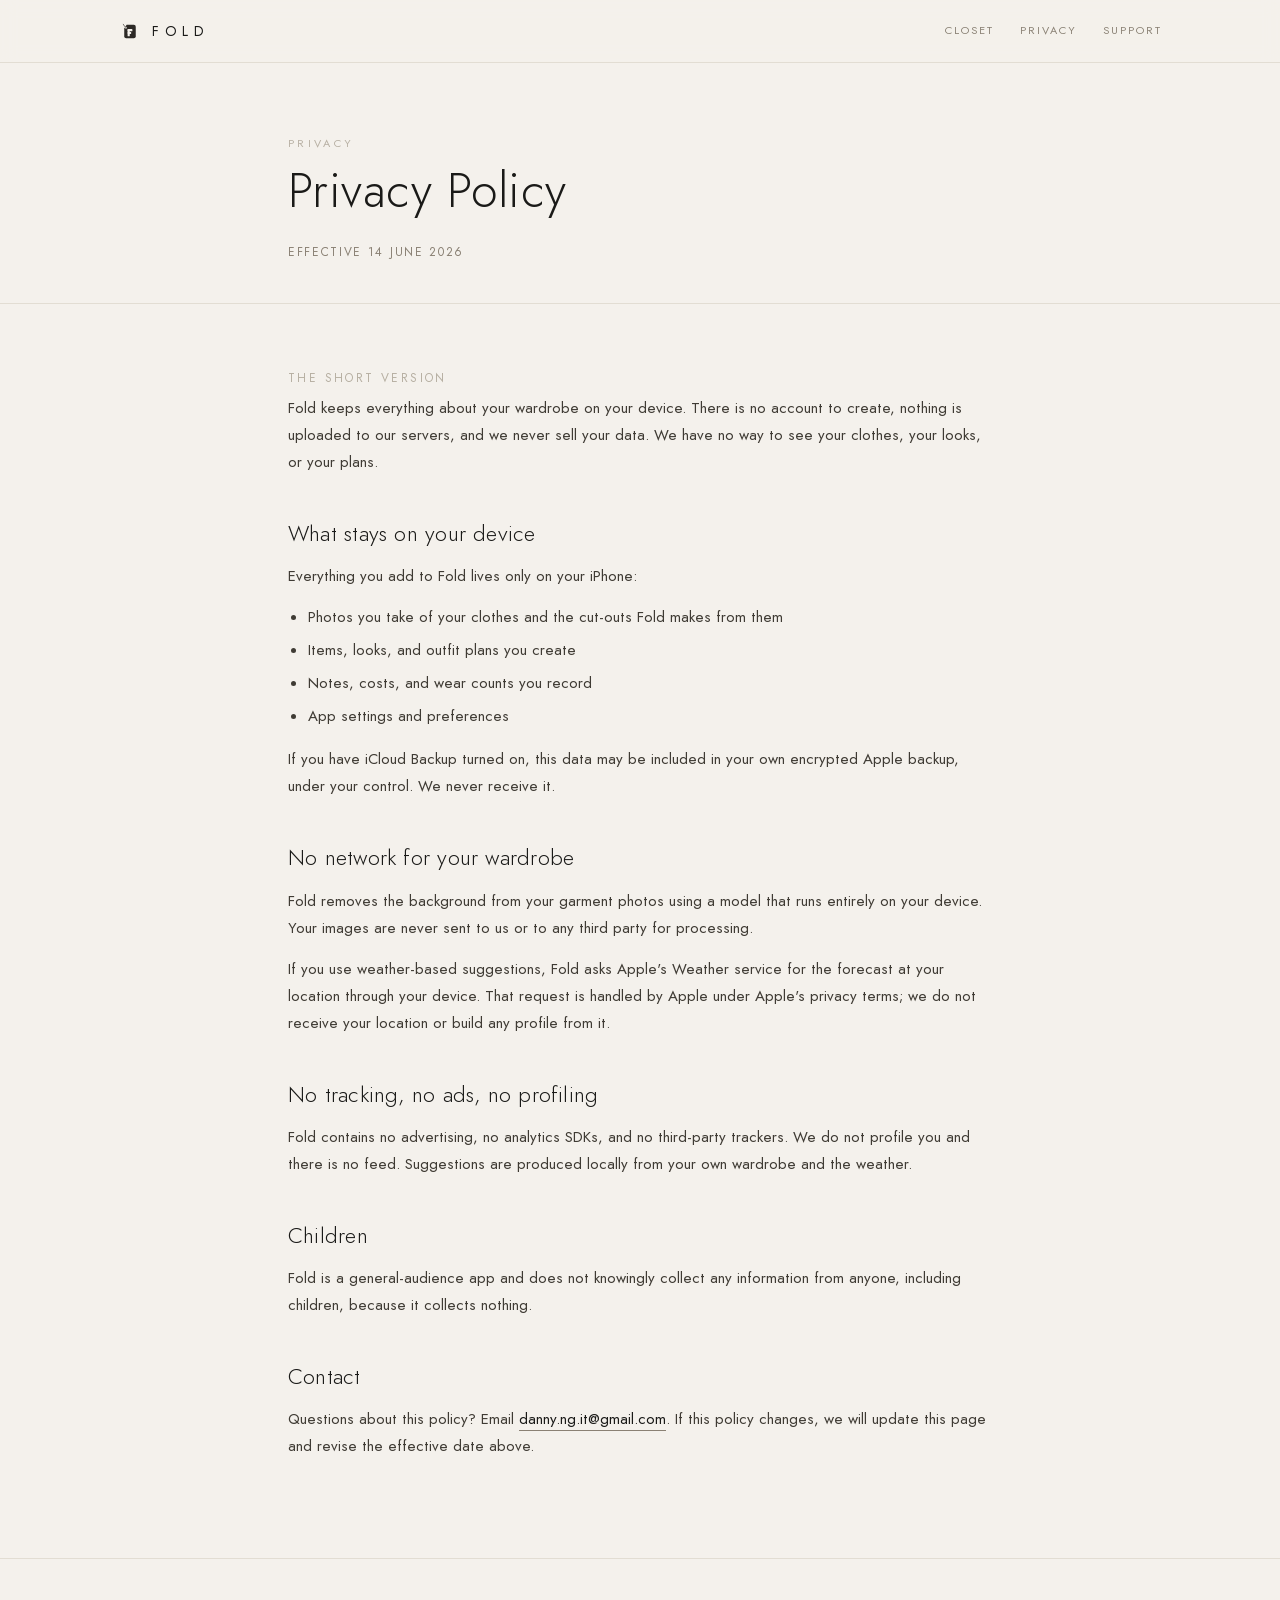
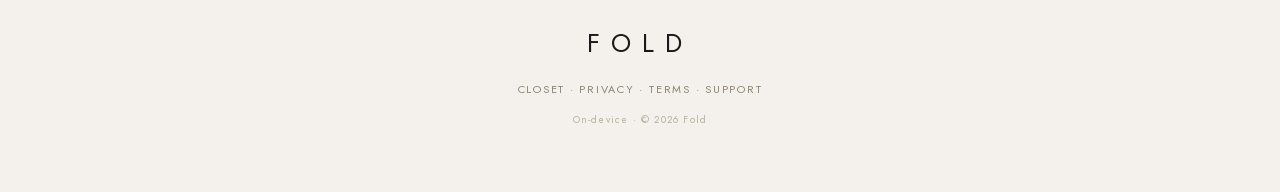
==== privacy.html @ a5465614 "feat: privacy page" ====
<!DOCTYPE html>
<html lang="en">
<head>
  <meta charset="utf-8">
  <meta name="viewport" content="width=device-width, initial-scale=1">
  <title>Privacy — Fold</title>
  <meta name="description" content="Fold keeps your wardrobe on your device. No account, no tracking, nothing sold.">
  <link rel="icon" type="image/svg+xml" href="assets/img/logo/favicon.svg">
  <link rel="stylesheet" href="assets/css/site.css">
</head>
<body>

<header class="site-head">
  <div class="wrap">
    <a class="brand" href="index.html"><img src="assets/img/logo/fold-mark.svg" alt=""><span class="word">FOLD</span></a>
    <nav class="nav"><a href="index.html#closet">Closet</a><a href="privacy.html">Privacy</a><a href="support.html">Support</a></nav>
  </div>
</header>

<div class="page-head">
  <div class="wrap">
    <div class="roman">Privacy</div>
    <h1>Privacy Policy</h1>
    <div class="eff">Effective 14 June 2026</div>
  </div>
</div>

<main class="article">
  <div class="wrap">
    <p class="tl">The short version</p>
    <p>Fold keeps everything about your wardrobe on your device. There is no account to create, nothing is uploaded to our servers, and we never sell your data. We have no way to see your clothes, your looks, or your plans.</p>

    <h2>What stays on your device</h2>
    <p>Everything you add to Fold lives only on your iPhone:</p>
    <ul>
      <li>Photos you take of your clothes and the cut-outs Fold makes from them</li>
      <li>Items, looks, and outfit plans you create</li>
      <li>Notes, costs, and wear counts you record</li>
      <li>App settings and preferences</li>
    </ul>
    <p>If you have iCloud Backup turned on, this data may be included in your own encrypted Apple backup, under your control. We never receive it.</p>

    <h2>No network for your wardrobe</h2>
    <p>Fold removes the background from your garment photos using a model that runs entirely on your device. Your images are never sent to us or to any third party for processing.</p>
    <p>If you use weather-based suggestions, Fold asks Apple's Weather service for the forecast at your location through your device. That request is handled by Apple under Apple's privacy terms; we do not receive your location or build any profile from it.</p>

    <h2>No tracking, no ads, no profiling</h2>
    <p>Fold contains no advertising, no analytics SDKs, and no third-party trackers. We do not profile you and there is no feed. Suggestions are produced locally from your own wardrobe and the weather.</p>

    <h2>Children</h2>
    <p>Fold is a general-audience app and does not knowingly collect any information from anyone, including children, because it collects nothing.</p>

    <h2>Contact</h2>
    <p>Questions about this policy? Email <a href="mailto:danny.ng.it@gmail.com">danny.ng.it@gmail.com</a>. If this policy changes, we will update this page and revise the effective date above.</p>
  </div>
</main>

<footer class="site-foot">
  <div class="wrap">
    <div class="word">FOLD</div>
    <div class="fnav"><a href="index.html#closet">Closet</a> · <a href="privacy.html">Privacy</a> · <a href="terms.html">Terms</a> · <a href="support.html">Support</a></div>
    <div class="cop">On-device · © 2026 Fold</div>
  </div>
</footer>

<script src="assets/js/site.js"></script>
</body>
</html>
---- assets/css/site.css ----
/* ===== Fonts ===== */
@font-face { font-family:"Jost"; src:url("../fonts/Jost-Light.ttf") format("truetype");   font-weight:300; font-display:swap; }
@font-face { font-family:"Jost"; src:url("../fonts/Jost-Regular.ttf") format("truetype"); font-weight:400; font-display:swap; }
@font-face { font-family:"Jost"; src:url("../fonts/Jost-Medium.ttf") format("truetype");  font-weight:500; font-display:swap; }

/* ===== Tokens ===== */
:root{
  --bg:#F4F1EC; --card:#FBFAF7; --ink:#1A1A18; --muted:#8A8174; --faint:#B6AFA2; --hair:#E2DDD3; --tag:#2C2925;
  --r-sm:7px; --r-md:14px; --maxw:1100px;
  --ease:cubic-bezier(.2,.65,.2,1);
}
*{ box-sizing:border-box; }
html{ scroll-behavior:smooth; }
body{
  margin:0; background:var(--bg); color:var(--ink);
  font-family:"Jost",-apple-system,system-ui,sans-serif; font-weight:400;
  -webkit-font-smoothing:antialiased; line-height:1.6;
}
img{ max-width:100%; display:block; }
a{ color:inherit; text-decoration:none; }

.wrap{ max-width:var(--maxw); margin:0 auto; padding:0 28px; }
.eyebrow{ font-size:11px; letter-spacing:.28em; text-transform:uppercase; color:var(--muted); }
.roman{ font-size:11px; letter-spacing:.3em; text-transform:uppercase; color:var(--faint); }
h1,h2,h3{ font-weight:300; letter-spacing:.01em; margin:0; }
h2.title{ font-size:clamp(26px,4vw,40px); line-height:1.1; margin:12px 0 16px; }
p.lead{ font-size:clamp(16px,2.2vw,20px); font-weight:300; line-height:1.6; color:#33302b; }
p.body{ font-size:15px; line-height:1.75; color:#4a463f; max-width:46ch; }
.note{ font-size:13px; color:var(--muted); }
.section{ padding:clamp(48px,8vw,84px) 0; border-top:1px solid var(--hair); }

/* ===== Header ===== */
.site-head{
  position:sticky; top:0; z-index:20; background:rgba(244,241,236,.86);
  backdrop-filter:saturate(120%) blur(8px); border-bottom:1px solid var(--hair);
}
.site-head .wrap{ display:flex; align-items:center; justify-content:space-between; height:62px; }
.brand{ display:flex; align-items:center; gap:10px; }
.brand img{ width:24px; height:24px; }
.brand .word{ font-size:14px; letter-spacing:.4em; }
.nav{ display:flex; gap:26px; font-size:11px; letter-spacing:.18em; text-transform:uppercase; color:var(--muted); }
.nav a:hover{ color:var(--ink); }

/* ===== Footer ===== */
.site-foot{ text-align:center; padding:64px 0; border-top:1px solid var(--hair); }
.site-foot .word{ font-size:26px; letter-spacing:.42em; margin-bottom:16px; }
.site-foot .fnav{ font-size:11px; letter-spacing:.16em; text-transform:uppercase; color:var(--muted); }
.site-foot .fnav a:hover{ color:var(--ink); }
.site-foot .cop{ font-size:10px; letter-spacing:.12em; color:var(--faint); margin-top:14px; }

/* ===== Reveal animation ===== */
.rv{ opacity:0; transform:translateY(22px); transition:opacity 1.1s var(--ease), transform 1.1s var(--ease); }
.rv.in{ opacity:1; transform:none; }
.rv.d1{ transition-delay:.08s } .rv.d2{ transition-delay:.16s } .rv.d3{ transition-delay:.24s }
.rv.d4{ transition-delay:.32s } .rv.d5{ transition-delay:.40s } .rv.d6{ transition-delay:.48s }

@media (prefers-reduced-motion: reduce){
  html{ scroll-behavior:auto; }
  .rv{ opacity:1 !important; transform:none !important; transition:none !important; }
  *{ animation:none !important; }
}

/* ===== Responsive base ===== */
@media (max-width:720px){
  .wrap{ padding:0 20px; }
  .nav{ gap:16px; }
}

/* ===== Hero (Cover B — composed collage) ===== */
.hero{ border-bottom:1px solid var(--hair); }
.hero .grid{ display:grid; grid-template-columns:0.95fr 1.15fr; min-height:min(82vh,720px); }
.hero .left{ padding:clamp(28px,4vw,52px); display:flex; flex-direction:column; border-right:1px solid var(--hair); }
.hero .ey{ display:flex; align-items:center; gap:9px; font-size:11px; letter-spacing:.34em; text-transform:uppercase; color:var(--muted); }
.hero .ey img{ width:18px; height:18px; }
.hero .mast{ font-size:clamp(56px,10vw,118px); font-weight:300; line-height:1; margin:18px 0 6px;
  letter-spacing:.5em; opacity:0; transition:opacity 1.6s ease, letter-spacing 1.8s var(--ease); }
.hero .mast.in{ opacity:1; letter-spacing:.1em; }
.hero .issue{ font-size:11px; letter-spacing:.3em; text-transform:uppercase; color:var(--muted); margin-bottom:26px; }
.hero .contents .item{ padding:14px 0; border-top:1px solid var(--hair); }
.hero .contents .n{ font-size:10px; letter-spacing:.2em; color:var(--faint); }
.hero .contents .h{ font-size:16px; color:var(--ink); margin:3px 0 2px; }
.hero .contents .d{ font-size:12px; color:#5b554c; }
.hero .strip{ margin-top:auto; padding-top:22px; display:flex; gap:10px; }
.hero .strip .cut{ flex:1; aspect-ratio:3/4; background:var(--card); border:1px solid var(--hair); border-radius:var(--r-sm);
  display:flex; align-items:center; justify-content:center; overflow:hidden; }
.hero .strip .cut img{ width:78%; height:78%; object-fit:contain; }
.hero .right{ position:relative; overflow:hidden; background:linear-gradient(150deg,#e7e0d2,#cfc6b6); }
.hero .right img{ position:absolute; inset:-4%; width:108%; height:108%; object-fit:cover; }
.hero .right .ovl{ position:absolute; left:24px; right:24px; bottom:22px; display:flex; align-items:flex-end; justify-content:space-between; }
.hero .right .headline{ font-size:clamp(28px,4.4vw,46px); font-weight:300; line-height:1.05; color:#fff; text-shadow:0 1px 30px rgba(0,0,0,.32); }
.hero .right .mark{ display:flex; flex-direction:column; align-items:flex-end; gap:6px; color:rgba(255,255,255,.9); font-size:10px; letter-spacing:.2em; text-transform:uppercase; }
.hero .right .barcode{ width:56px; height:26px; background:repeating-linear-gradient(90deg,#fff 0 1.5px, transparent 1.5px 3.5px); opacity:.85; }

@media (max-width:820px){
  .hero .grid{ grid-template-columns:1fr; }
  .hero .left{ border-right:none; border-top:1px solid var(--hair); order:2; }
  .hero .right{ order:1; min-height:60vh; }
}

/* ===== Standfirst ===== */
.standfirst{ text-align:center; }
.standfirst .wrap{ max-width:760px; }
.standfirst p{ font-size:clamp(18px,2.6vw,23px); font-weight:300; line-height:1.6; color:#33302b; margin:0; }

/* ===== Closet grid ===== */
.closet-grid{ display:grid; grid-template-columns:repeat(4,1fr); gap:18px; margin-top:30px; }
.closet-grid .it{ text-align:center; }
.closet-grid .tile{ aspect-ratio:3/4; background:var(--card); border:1px solid var(--hair); border-radius:var(--r-md);
  display:flex; align-items:center; justify-content:center; overflow:hidden;
  transition:transform .7s var(--ease), box-shadow .7s var(--ease); }
.closet-grid .tile img{ width:74%; height:74%; object-fit:contain; }
.closet-grid .it:hover .tile{ transform:translateY(-6px); box-shadow:0 16px 34px -18px rgba(26,26,24,.4); }
.closet-grid .cap{ font-size:11px; letter-spacing:.13em; text-transform:uppercase; color:var(--muted); margin-top:10px; }
@media (max-width:720px){ .closet-grid{ grid-template-columns:repeat(2,1fr); } }

/* ===== Mix ===== */
.mix-grid{ display:grid; grid-template-columns:1fr 1fr; gap:42px; align-items:center; margin-top:24px; }
.mix-grid .look{ aspect-ratio:4/5; background:var(--card); border:1px solid var(--hair); border-radius:var(--r-md);
  display:flex; align-items:center; justify-content:center; overflow:hidden; }
.mix-grid .look img{ width:84%; height:84%; object-fit:contain; }
.mix-grid .pull{ font-size:clamp(19px,2.6vw,24px); font-weight:300; line-height:1.45; margin:0 0 16px; }
.chips{ margin-top:16px; }
.chip{ display:inline-block; font-size:11px; letter-spacing:.12em; text-transform:uppercase; color:var(--muted);
  border:1px solid var(--hair); border-radius:20px; padding:6px 14px; margin:0 6px 8px 0; background:var(--card); }
@media (max-width:720px){ .mix-grid{ grid-template-columns:1fr; gap:24px; } }

/* ===== Lookbook (horizontal scroll) ===== */
.lookbook{ display:flex; gap:20px; margin-top:30px; overflow-x:auto; padding-bottom:14px; scroll-snap-type:x mandatory; }
.lookbook::-webkit-scrollbar{ height:6px; } .lookbook::-webkit-scrollbar-thumb{ background:var(--hair); border-radius:5px; }
.lookbook .lk{ flex:0 0 240px; scroll-snap-align:start; }
.lookbook .lk .frame{ aspect-ratio:3/4; background:var(--card); border:1px solid var(--hair); border-radius:var(--r-md);
  display:flex; align-items:center; justify-content:center; overflow:hidden; }
.lookbook .lk .frame img{ width:84%; height:84%; object-fit:contain; transition:transform .8s var(--ease); }
.lookbook .lk:hover .frame img{ transform:scale(1.04); }
.lookbook .lk .meta{ display:flex; justify-content:space-between; margin-top:11px; font-size:11px; letter-spacing:.13em; text-transform:uppercase; }
.lookbook .lk .meta .no{ color:var(--faint); }
.lookbook .lk .wx{ font-size:11px; color:var(--muted); margin-top:4px; }

/* ===== Calendar ===== */
.cal{ margin-top:26px; background:var(--card); border:1px solid var(--hair); border-radius:var(--r-md); padding:24px; }
.cal .wk{ display:grid; grid-template-columns:repeat(7,1fr); gap:10px; }
.cal .d{ aspect-ratio:.72; border:1px solid var(--hair); border-radius:var(--r-sm); padding:8px;
  font-size:10px; letter-spacing:.1em; text-transform:uppercase; color:var(--faint); position:relative; }
.cal .d.has{ border-color:var(--muted); }
.cal .d.has .thumb{ position:absolute; left:7px; right:7px; top:24px; bottom:7px; border-radius:5px; overflow:hidden;
  background:linear-gradient(160deg,#ece6db,#ddd5c7); display:flex; align-items:center; justify-content:center; }
.cal .d.has .thumb img{ width:80%; height:80%; object-fit:contain; }
.cal .d.today{ box-shadow:inset 0 0 0 1.5px var(--ink); }
@media (max-width:720px){ .cal .wk{ grid-template-columns:repeat(7,1fr); gap:5px; } .cal .d{ padding:5px; font-size:8px; } }

/* ===== Quiet part (dark) ===== */
.quiet{ background:var(--ink); color:var(--bg); text-align:center; border-top:none; }
.quiet h2.title{ color:var(--bg); }
.quiet .eyebrow{ color:#b8b1a4; }
.quiet .vals{ display:grid; grid-template-columns:repeat(4,1fr); gap:1px; margin-top:34px;
  background:rgba(244,241,236,.14); border:1px solid rgba(244,241,236,.14); border-radius:var(--r-md); overflow:hidden; }
.quiet .v{ background:var(--ink); padding:28px 20px; transition:background .5s; }
.quiet .v:hover{ background:#221f1c; }
.quiet .v .vt{ font-size:14px; letter-spacing:.08em; margin-bottom:6px; }
.quiet .v .vd{ font-size:12px; color:#b8b1a4; line-height:1.5; }
@media (max-width:720px){ .quiet .vals{ grid-template-columns:repeat(2,1fr); } }

/* ===== Feature index ===== */
.feat-index{ display:grid; grid-template-columns:repeat(2,1fr); gap:0 48px; margin-top:26px; }
.feat-index .f{ display:flex; gap:14px; padding:18px 0; border-bottom:1px solid var(--hair); }
.feat-index .f .no{ font-size:11px; letter-spacing:.1em; color:var(--faint); min-width:22px; padding-top:3px; }
.feat-index .f b{ font-weight:400; font-size:15px; display:block; margin-bottom:3px; }
.feat-index .f span{ font-size:12px; color:var(--muted); line-height:1.5; }
@media (max-width:720px){ .feat-index{ grid-template-columns:1fr; gap:0; } }

/* ===== Subpage / article ===== */
.page-head{ border-bottom:1px solid var(--hair); padding:clamp(40px,7vw,72px) 0 clamp(28px,4vw,40px); }
.page-head .wrap{ max-width:760px; }
.page-head h1{ font-size:clamp(30px,5vw,48px); }
.page-head .eff{ font-size:12px; letter-spacing:.14em; text-transform:uppercase; color:var(--muted); margin-top:14px; }
.article{ padding:clamp(36px,6vw,64px) 0 clamp(48px,8vw,84px); }
.article .wrap{ max-width:760px; }
.article h2{ font-size:22px; margin:40px 0 12px; }
.article h2:first-child{ margin-top:0; }
.article p{ font-size:15px; line-height:1.8; color:#3f3b34; margin:0 0 14px; }
.article ul{ margin:0 0 16px; padding-left:20px; }
.article li{ font-size:15px; line-height:1.8; color:#3f3b34; margin-bottom:6px; }
.article a{ color:var(--ink); border-bottom:1px solid var(--muted); }
.article .tl{ font-size:12px; letter-spacing:.2em; text-transform:uppercase; color:var(--faint); margin:0 0 6px; }
.faq .q{ border-top:1px solid var(--hair); padding:22px 0; }
.faq .q h3{ font-size:17px; margin-bottom:8px; }
.faq .q p{ margin:0; color:#4a463f; }
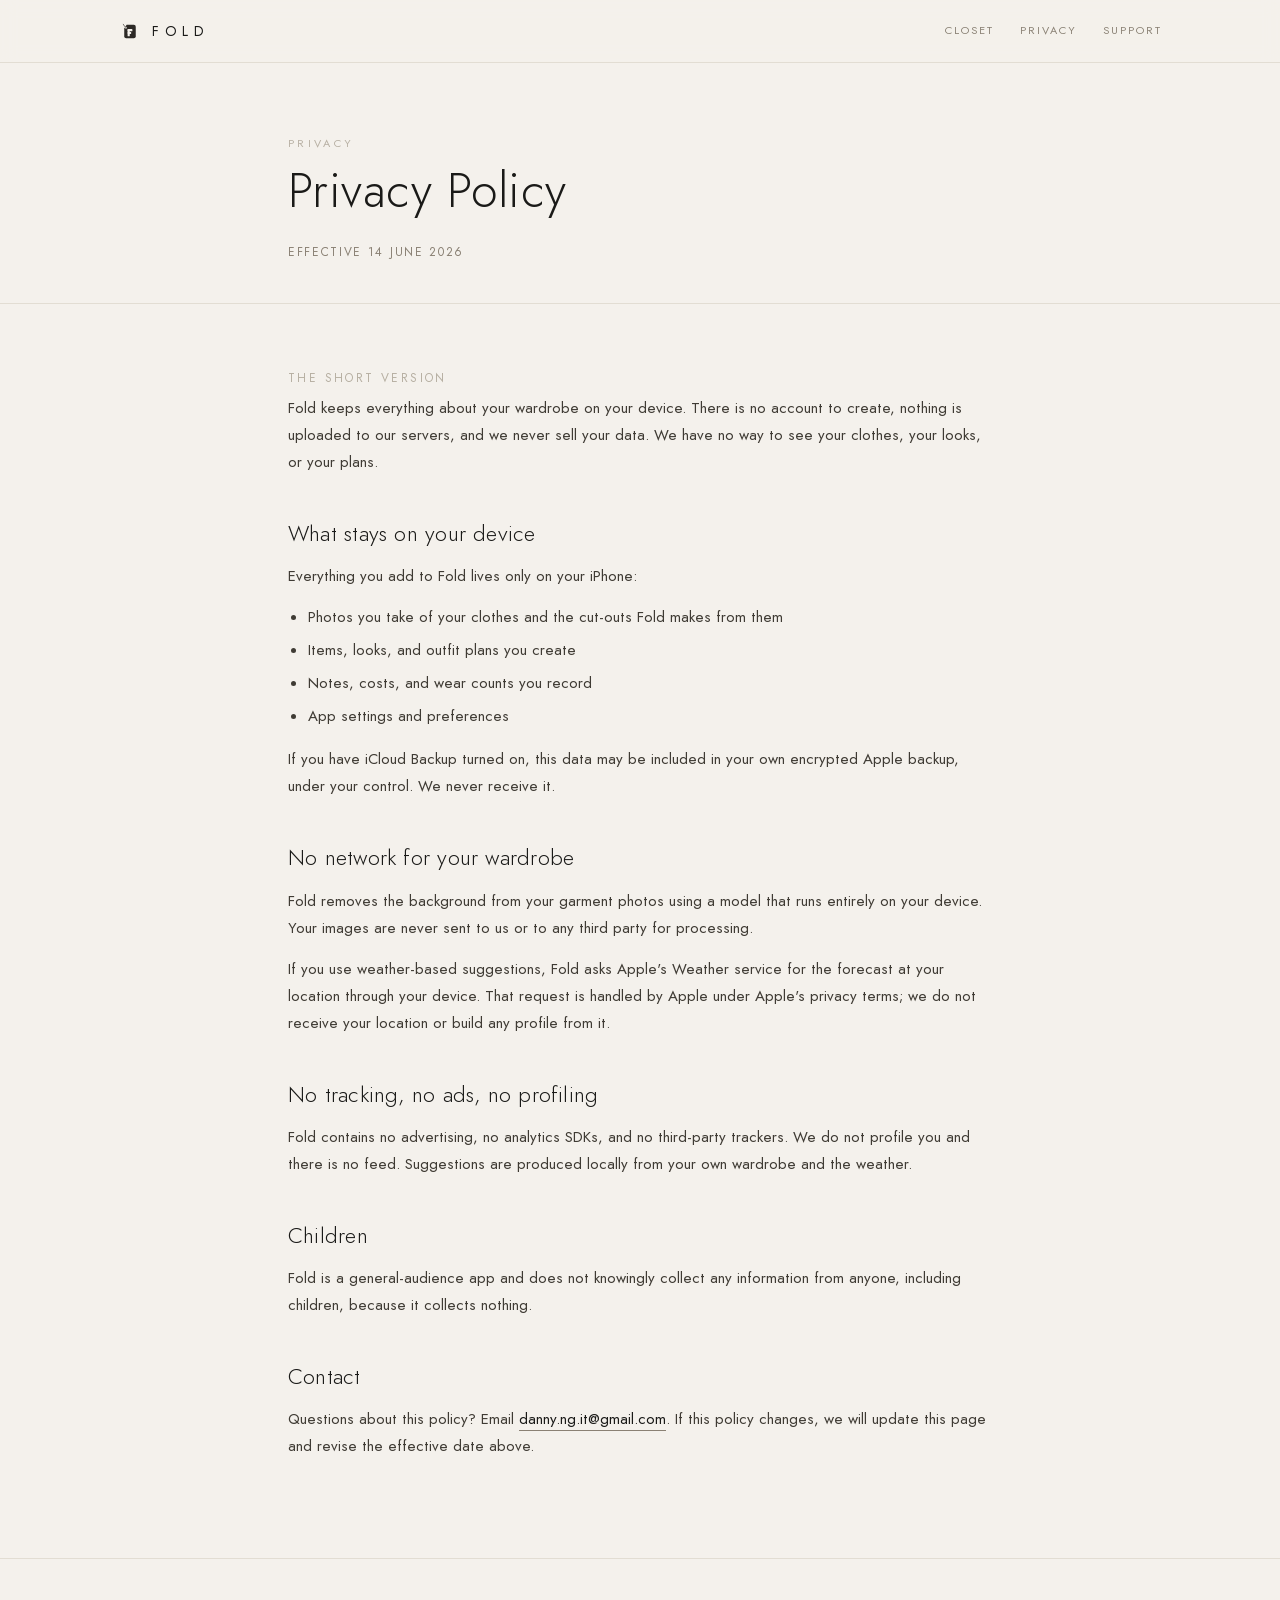
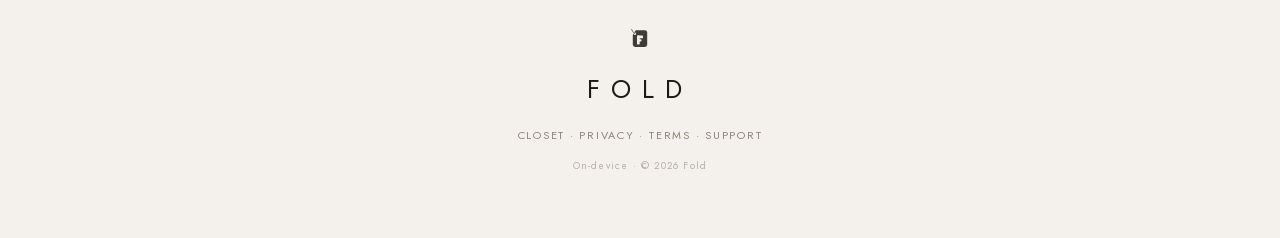
==== commit 140c7247: "fix: add hang-tag logo to footer colophon (spec §8)" ====
--- a/privacy.html
+++ b/privacy.html
@@ -57,6 +57,7 @@
 
 <footer class="site-foot">
   <div class="wrap">
+    <img class="footmark" src="assets/img/logo/fold-mark.svg" alt="Fold">
     <div class="word">FOLD</div>
     <div class="fnav"><a href="index.html#closet">Closet</a> · <a href="privacy.html">Privacy</a> · <a href="terms.html">Terms</a> · <a href="support.html">Support</a></div>
     <div class="cop">On-device · © 2026 Fold</div>
--- a/assets/css/site.css
+++ b/assets/css/site.css
@@ -43,6 +43,7 @@
 
 /* ===== Footer ===== */
 .site-foot{ text-align:center; padding:64px 0; border-top:1px solid var(--hair); }
+.site-foot .footmark{ width:30px; height:30px; margin:0 auto 16px; opacity:.9; }
 .site-foot .word{ font-size:26px; letter-spacing:.42em; margin-bottom:16px; }
 .site-foot .fnav{ font-size:11px; letter-spacing:.16em; text-transform:uppercase; color:var(--muted); }
 .site-foot .fnav a:hover{ color:var(--ink); }
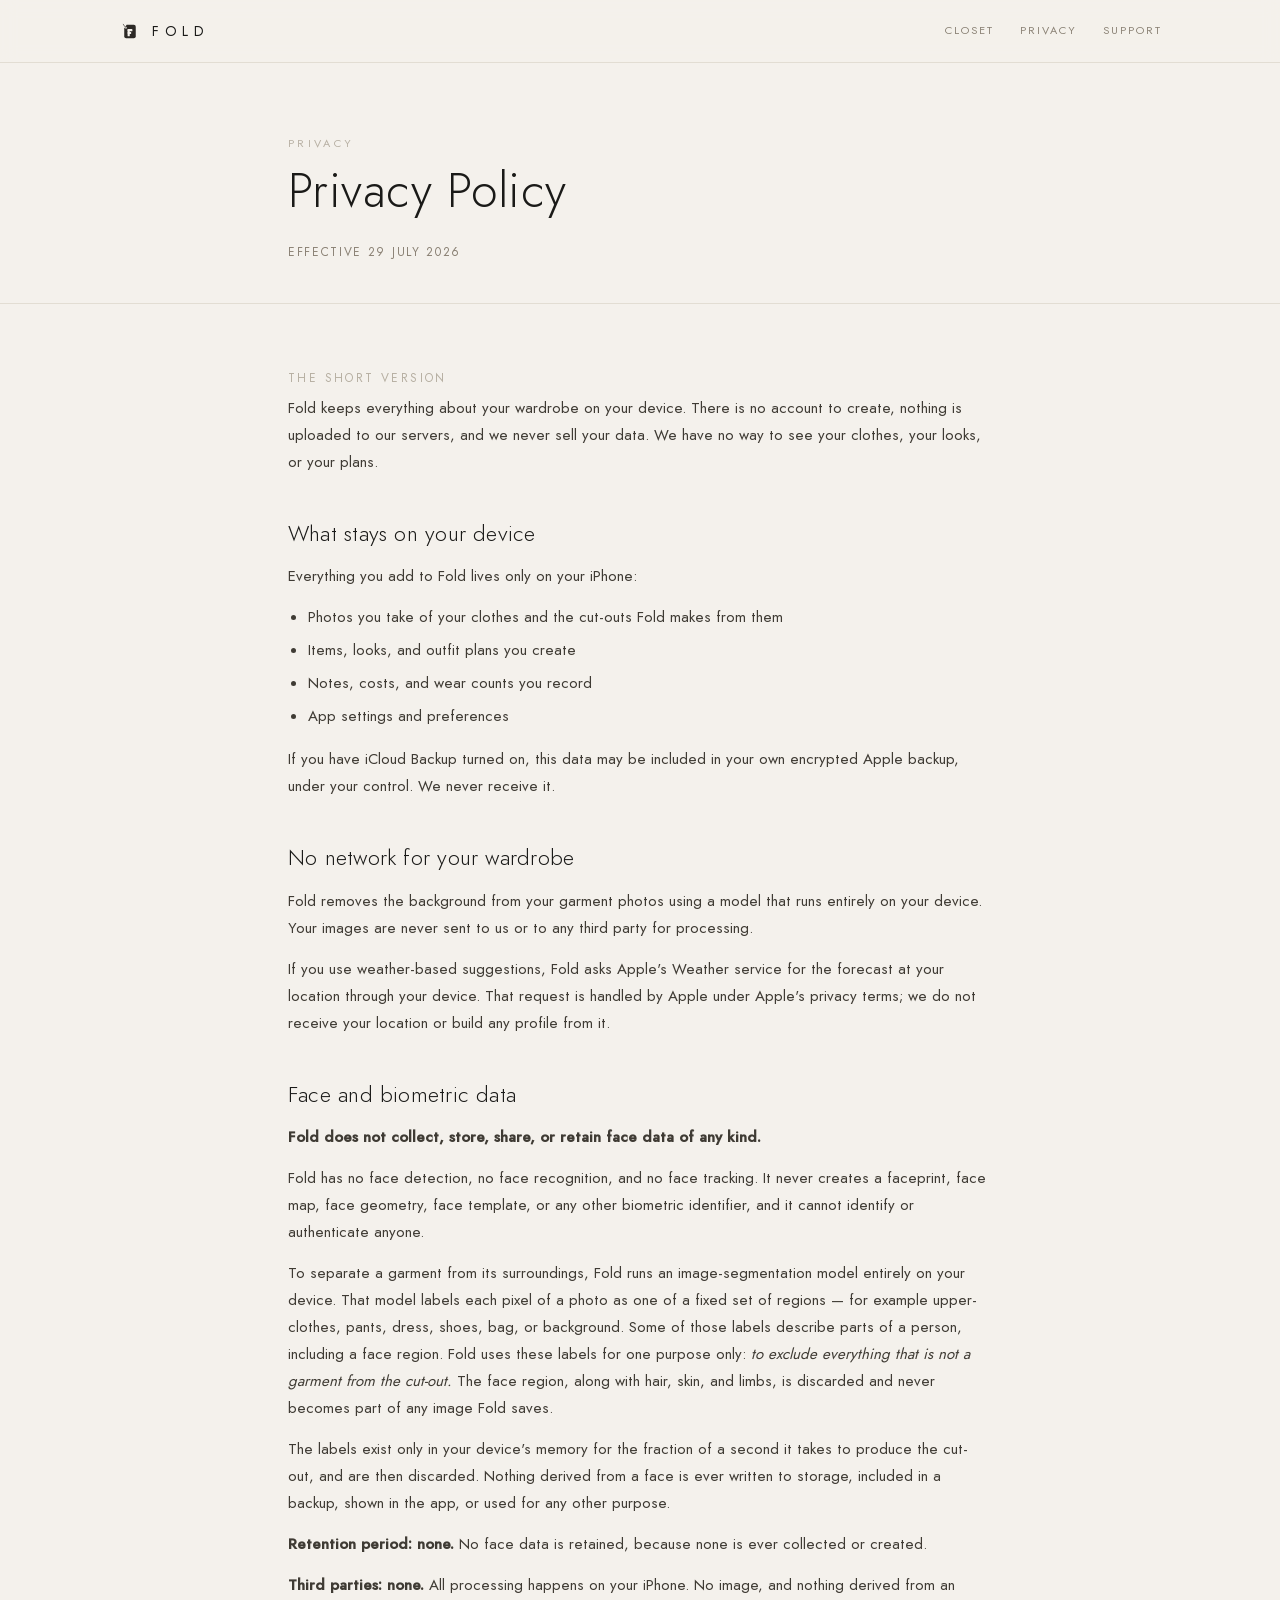
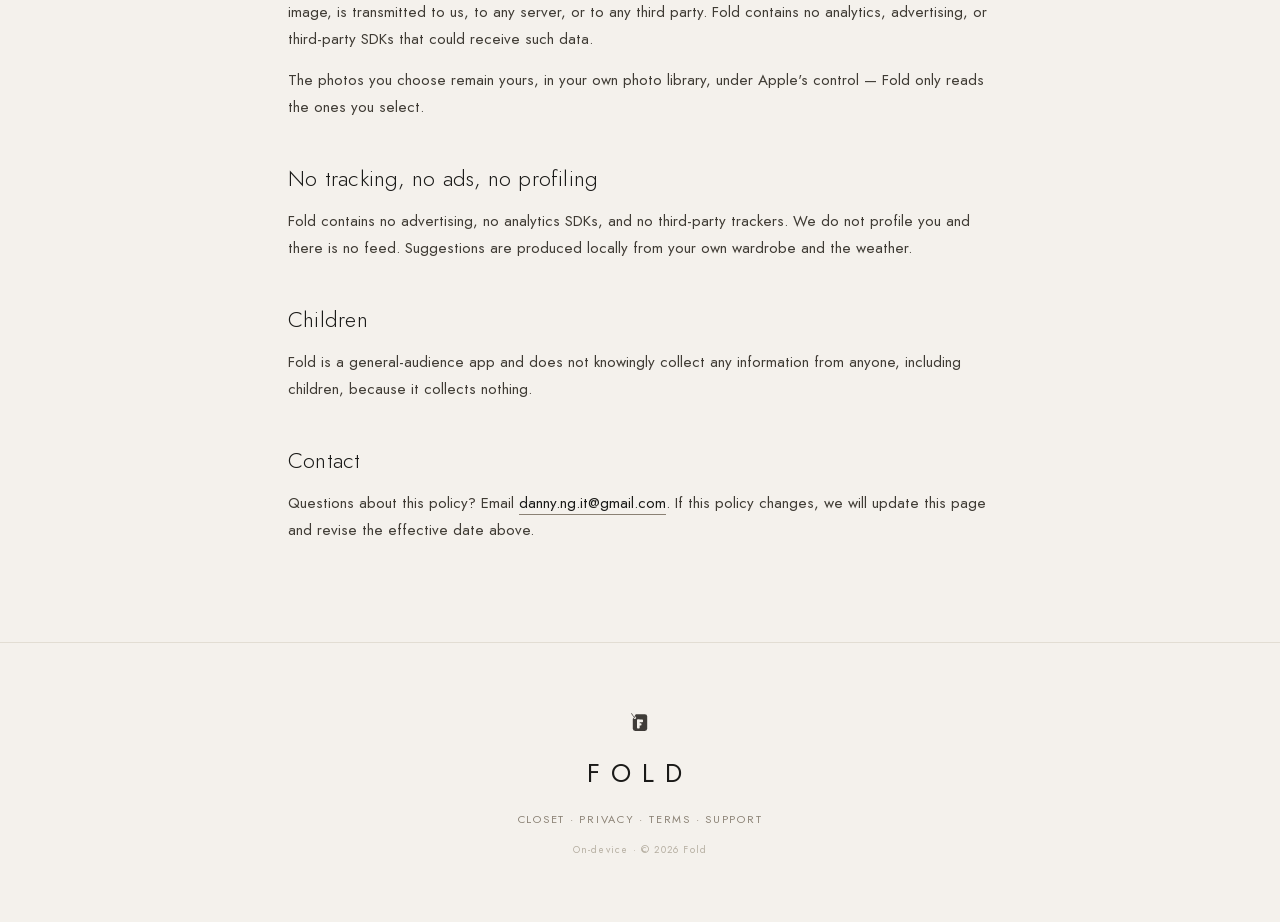
==== commit 692111ef: "feat: update privacy" ====
--- a/privacy.html
+++ b/privacy.html
@@ -5,6 +5,7 @@
   <meta name="viewport" content="width=device-width, initial-scale=1">
   <title>Privacy — Fold</title>
   <meta name="description" content="Fold keeps your wardrobe on your device. No account, no tracking, nothing sold.">
+  <meta name="apple-itunes-app" content="app-id=6779275954">
   <link rel="icon" type="image/svg+xml" href="assets/img/logo/favicon.svg">
   <link rel="stylesheet" href="assets/css/site.css">
 </head>
@@ -21,7 +22,7 @@
   <div class="wrap">
     <div class="roman">Privacy</div>
     <h1>Privacy Policy</h1>
-    <div class="eff">Effective 14 June 2026</div>
+    <div class="eff">Effective 29 July 2026</div>
   </div>
 </div>
 
@@ -43,6 +44,15 @@
     <h2>No network for your wardrobe</h2>
     <p>Fold removes the background from your garment photos using a model that runs entirely on your device. Your images are never sent to us or to any third party for processing.</p>
     <p>If you use weather-based suggestions, Fold asks Apple's Weather service for the forecast at your location through your device. That request is handled by Apple under Apple's privacy terms; we do not receive your location or build any profile from it.</p>
+
+    <h2>Face and biometric data</h2>
+    <p><strong>Fold does not collect, store, share, or retain face data of any kind.</strong></p>
+    <p>Fold has no face detection, no face recognition, and no face tracking. It never creates a faceprint, face map, face geometry, face template, or any other biometric identifier, and it cannot identify or authenticate anyone.</p>
+    <p>To separate a garment from its surroundings, Fold runs an image-segmentation model entirely on your device. That model labels each pixel of a photo as one of a fixed set of regions — for example upper-clothes, pants, dress, shoes, bag, or background. Some of those labels describe parts of a person, including a face region. Fold uses these labels for one purpose only: <em>to exclude everything that is not a garment from the cut-out.</em> The face region, along with hair, skin, and limbs, is discarded and never becomes part of any image Fold saves.</p>
+    <p>The labels exist only in your device's memory for the fraction of a second it takes to produce the cut-out, and are then discarded. Nothing derived from a face is ever written to storage, included in a backup, shown in the app, or used for any other purpose.</p>
+    <p><strong>Retention period: none.</strong> No face data is retained, because none is ever collected or created.</p>
+    <p><strong>Third parties: none.</strong> All processing happens on your iPhone. No image, and nothing derived from an image, is transmitted to us, to any server, or to any third party. Fold contains no analytics, advertising, or third-party SDKs that could receive such data.</p>
+    <p>The photos you choose remain yours, in your own photo library, under Apple's control — Fold only reads the ones you select.</p>
 
     <h2>No tracking, no ads, no profiling</h2>
     <p>Fold contains no advertising, no analytics SDKs, and no third-party trackers. We do not profile you and there is no feed. Suggestions are produced locally from your own wardrobe and the weather.</p>
--- a/assets/css/site.css
+++ b/assets/css/site.css
@@ -27,7 +27,7 @@
 p.lead{ font-size:clamp(16px,2.2vw,20px); font-weight:300; line-height:1.6; color:#33302b; }
 p.body{ font-size:15px; line-height:1.75; color:#4a463f; max-width:46ch; }
 .note{ font-size:13px; color:var(--muted); }
-.section{ padding:clamp(48px,8vw,84px) 0; border-top:1px solid var(--hair); }
+.section{ padding:clamp(16px,2.7vw,28px) 0; border-top:1px solid var(--hair); }
 
 /* ===== Header ===== */
 .site-head{
@@ -81,10 +81,9 @@
 .hero .contents .n{ font-size:10px; letter-spacing:.2em; color:var(--faint); }
 .hero .contents .h{ font-size:16px; color:var(--ink); margin:3px 0 2px; }
 .hero .contents .d{ font-size:12px; color:#5b554c; }
-.hero .strip{ margin-top:auto; padding-top:22px; display:flex; gap:10px; }
-.hero .strip .cut{ flex:1; aspect-ratio:3/4; background:var(--card); border:1px solid var(--hair); border-radius:var(--r-sm);
-  display:flex; align-items:center; justify-content:center; overflow:hidden; }
-.hero .strip .cut img{ width:78%; height:78%; object-fit:contain; }
+.hero .strip{ margin-top:auto; padding-top:22px; display:flex; gap:12px; }
+.hero .strip .cut{ flex:1; aspect-ratio:4/5; background:#fff; border:1px solid var(--hair); border-radius:var(--r-sm); overflow:hidden; }
+.hero .strip .cut img{ width:100%; height:100%; object-fit:cover; }
 .hero .right{ position:relative; overflow:hidden; background:linear-gradient(150deg,#e7e0d2,#cfc6b6); }
 .hero .right img{ position:absolute; inset:-4%; width:108%; height:108%; object-fit:cover; }
 .hero .right .ovl{ position:absolute; left:24px; right:24px; bottom:22px; display:flex; align-items:flex-end; justify-content:space-between; }
@@ -103,22 +102,21 @@
 .standfirst .wrap{ max-width:760px; }
 .standfirst p{ font-size:clamp(18px,2.6vw,23px); font-weight:300; line-height:1.6; color:#33302b; margin:0; }
 
-/* ===== Closet grid ===== */
-.closet-grid{ display:grid; grid-template-columns:repeat(4,1fr); gap:18px; margin-top:30px; }
+/* ===== Closet — uniform product cards ===== */
+.closet-grid{ display:grid; grid-template-columns:repeat(4,1fr); gap:20px; margin-top:36px; }
 .closet-grid .it{ text-align:center; }
-.closet-grid .tile{ aspect-ratio:3/4; background:var(--card); border:1px solid var(--hair); border-radius:var(--r-md);
-  display:flex; align-items:center; justify-content:center; overflow:hidden;
+.closet-grid .tile{ aspect-ratio:4/5; background:#fff; border:1px solid var(--hair); border-radius:var(--r-md); overflow:hidden;
   transition:transform .7s var(--ease), box-shadow .7s var(--ease); }
-.closet-grid .tile img{ width:74%; height:74%; object-fit:contain; }
-.closet-grid .it:hover .tile{ transform:translateY(-6px); box-shadow:0 16px 34px -18px rgba(26,26,24,.4); }
-.closet-grid .cap{ font-size:11px; letter-spacing:.13em; text-transform:uppercase; color:var(--muted); margin-top:10px; }
+.closet-grid .tile img{ width:100%; height:100%; object-fit:cover; }
+.closet-grid .it:hover .tile{ transform:translateY(-6px); box-shadow:0 18px 36px -20px rgba(26,26,24,.4); }
+.closet-grid .cap{ font-size:11px; letter-spacing:.13em; text-transform:uppercase; color:var(--muted); margin-top:12px; }
 @media (max-width:720px){ .closet-grid{ grid-template-columns:repeat(2,1fr); } }
 
 /* ===== Mix ===== */
 .mix-grid{ display:grid; grid-template-columns:1fr 1fr; gap:42px; align-items:center; margin-top:24px; }
 .mix-grid .look{ aspect-ratio:4/5; background:var(--card); border:1px solid var(--hair); border-radius:var(--r-md);
   display:flex; align-items:center; justify-content:center; overflow:hidden; }
-.mix-grid .look img{ width:84%; height:84%; object-fit:contain; }
+.mix-grid .look img{ width:100%; height:100%; object-fit:cover; }
 .mix-grid .pull{ font-size:clamp(19px,2.6vw,24px); font-weight:300; line-height:1.45; margin:0 0 16px; }
 .chips{ margin-top:16px; }
 .chip{ display:inline-block; font-size:11px; letter-spacing:.12em; text-transform:uppercase; color:var(--muted);
@@ -131,7 +129,7 @@
 .lookbook .lk{ flex:0 0 240px; scroll-snap-align:start; }
 .lookbook .lk .frame{ aspect-ratio:3/4; background:var(--card); border:1px solid var(--hair); border-radius:var(--r-md);
   display:flex; align-items:center; justify-content:center; overflow:hidden; }
-.lookbook .lk .frame img{ width:84%; height:84%; object-fit:contain; transition:transform .8s var(--ease); }
+.lookbook .lk .frame img{ width:100%; height:100%; object-fit:cover; transition:transform .8s var(--ease); }
 .lookbook .lk:hover .frame img{ transform:scale(1.04); }
 .lookbook .lk .meta{ display:flex; justify-content:space-between; margin-top:11px; font-size:11px; letter-spacing:.13em; text-transform:uppercase; }
 .lookbook .lk .meta .no{ color:var(--faint); }
@@ -145,7 +143,7 @@
 .cal .d.has{ border-color:var(--muted); }
 .cal .d.has .thumb{ position:absolute; left:7px; right:7px; top:24px; bottom:7px; border-radius:5px; overflow:hidden;
   background:linear-gradient(160deg,#ece6db,#ddd5c7); display:flex; align-items:center; justify-content:center; }
-.cal .d.has .thumb img{ width:80%; height:80%; object-fit:contain; }
+.cal .d.has .thumb img{ width:100%; height:100%; object-fit:cover; }
 .cal .d.today{ box-shadow:inset 0 0 0 1.5px var(--ink); }
 @media (max-width:720px){ .cal .wk{ grid-template-columns:repeat(7,1fr); gap:5px; } .cal .d{ padding:5px; font-size:8px; } }
 
@@ -186,3 +184,56 @@
 .faq .q{ border-top:1px solid var(--hair); padding:22px 0; }
 .faq .q h3{ font-size:17px; margin-bottom:8px; }
 .faq .q p{ margin:0; color:#4a463f; }
+
+/* ===== App Store CTA ===== */
+.appcta{ display:inline-flex; align-items:center; gap:11px; background:var(--ink); color:var(--bg);
+  padding:12px 20px; border-radius:10px; transition:transform .4s var(--ease), background .4s; }
+.appcta:hover{ transform:translateY(-2px); background:#000; }
+.appcta svg{ width:22px; height:22px; fill:currentColor; flex:0 0 auto; }
+.appcta .sub{ display:block; font-size:9px; letter-spacing:.16em; text-transform:uppercase; opacity:.72; }
+.appcta .big{ display:block; font-size:15px; letter-spacing:.01em; line-height:1.15; }
+.hero .left .appcta{ align-self:flex-start; margin-top:24px; }
+.download{ text-align:center; }
+.download .title{ margin:10px 0 22px; }
+
+/* ===== Inside Fold — real screenshot plates ===== */
+.inside .plates{ display:grid; grid-template-columns:repeat(3,1fr); gap:clamp(20px,3vw,44px);
+  align-items:start; margin-top:clamp(28px,4vw,48px); }
+.inside .col{ will-change:transform; }
+.inside .col.mid{ margin-top:56px; }
+.inside .shot{ background:var(--card); border:1px solid var(--hair); border-radius:22px; padding:10px;
+  overflow:hidden; margin:0; box-shadow:0 1px 0 rgba(0,0,0,.02), 0 30px 50px -30px rgba(26,26,24,.28); }
+.inside .shot img{ width:100%; border-radius:14px; }
+.inside .cap{ margin-top:16px; padding-top:14px; border-top:1px solid var(--hair); }
+.inside .cap .n{ font-size:11px; letter-spacing:.3em; text-transform:uppercase; color:var(--faint); }
+.inside .cap .h{ font-weight:300; font-size:19px; margin:6px 0 5px; }
+.inside .cap .d{ font-size:13px; line-height:1.6; color:var(--muted); }
+.inside .cta-row{ display:flex; align-items:center; gap:22px; flex-wrap:wrap; margin-top:clamp(30px,4vw,48px); }
+.inside .cta-row .aside{ font-size:13px; color:var(--muted); letter-spacing:.02em; max-width:38ch; }
+@media (max-width:820px){
+  .inside .plates{ grid-template-columns:1fr; max-width:420px; margin-left:auto; margin-right:auto; }
+  .inside .col.mid{ margin-top:0; }
+  .inside .col{ transform:none !important; }
+}
+
+/* ===== The Word — TestFlight reviews (marquee) ===== */
+.word .head-row{ display:flex; align-items:baseline; justify-content:space-between; flex-wrap:wrap; gap:12px; }
+.word .stars{ font-size:14px; letter-spacing:2px; color:var(--ink); }
+.word .stars .meta{ font-size:12px; letter-spacing:.16em; text-transform:uppercase; color:var(--muted); margin-left:8px; }
+.marq{ margin-top:clamp(26px,4vw,44px); display:flex; flex-direction:column; gap:18px; overflow:hidden; }
+.marq .track{ display:flex; gap:18px; width:max-content; animation:fold-marq 34s linear infinite; }
+.marq .track.rev{ animation-duration:40s; animation-direction:reverse; }
+.marq:hover .track{ animation-play-state:paused; }
+@keyframes fold-marq{ from{ transform:translateX(0); } to{ transform:translateX(-50%); } }
+.marq .mcard{ flex:0 0 auto; width:340px; background:var(--card); border:1px solid var(--hair);
+  border-radius:14px; padding:22px 24px; }
+.marq .mcard .mk{ font-size:11px; letter-spacing:2px; color:var(--faint); margin-bottom:10px; }
+.marq .mcard blockquote{ margin:0; font-weight:300; font-size:16.5px; line-height:1.5; color:var(--ink); }
+.marq .mcard .who{ margin-top:14px; font-size:11px; letter-spacing:.16em; text-transform:uppercase; color:var(--muted); }
+@media (max-width:560px){ .marq .mcard{ width:78vw; } }
+@media (prefers-reduced-motion: reduce){
+  .marq{ overflow:visible; }
+  .marq .track{ animation:none; flex-wrap:wrap; width:auto; }
+  .marq .track.rev{ display:none; }
+  .marq .track .dup{ display:none; }
+}
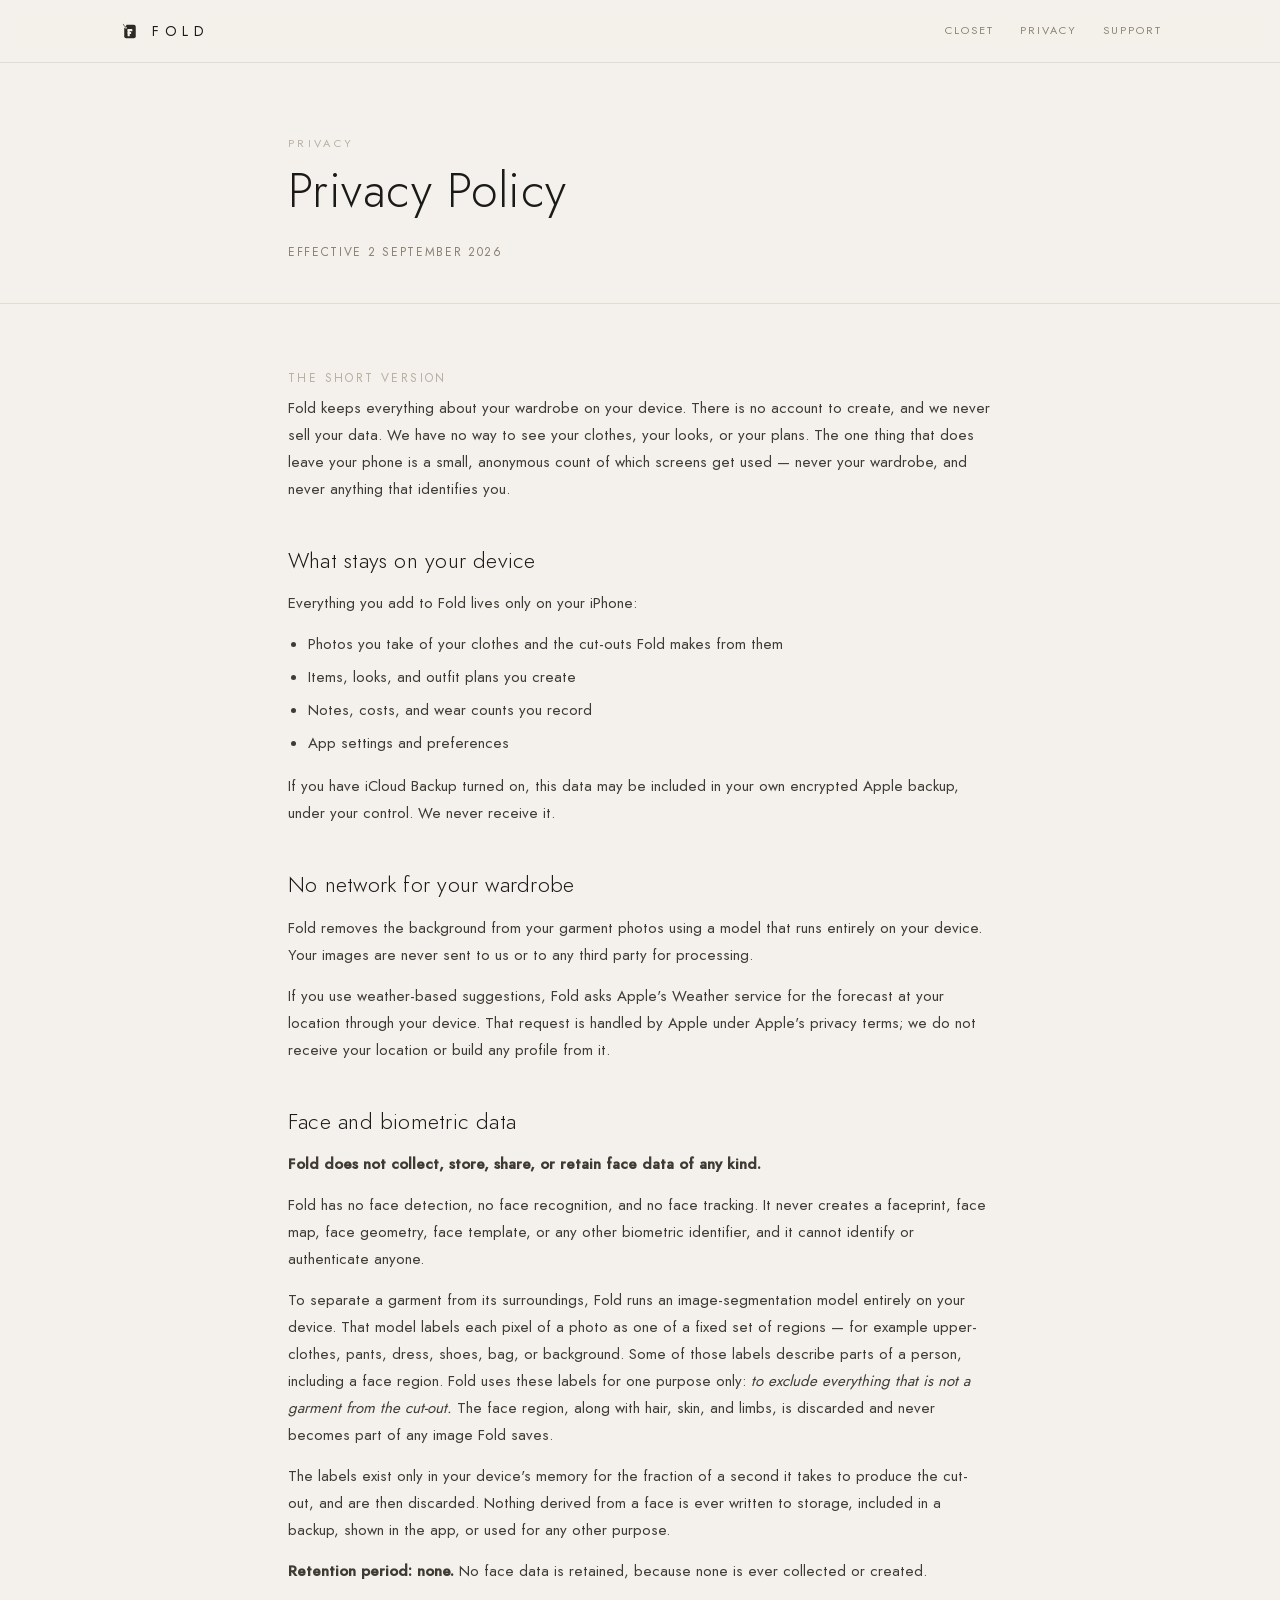
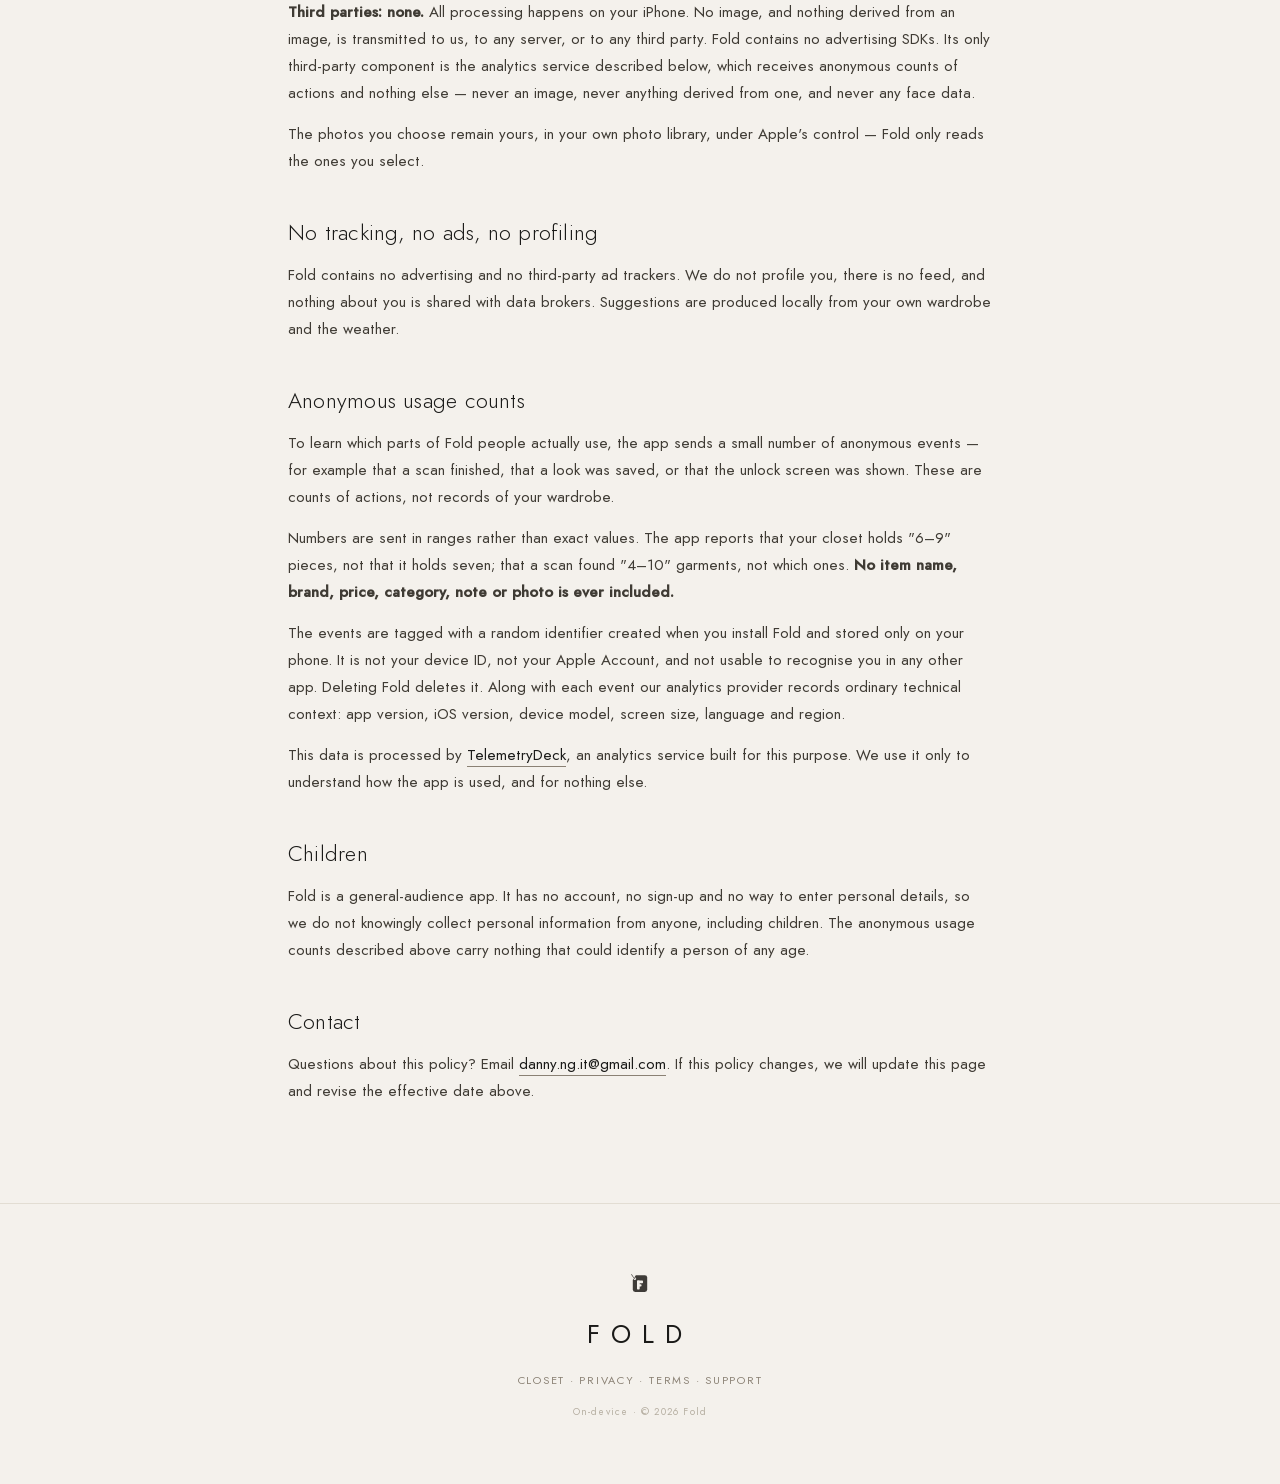
==== commit 7b7585d8: "Update privacy policy for anonymous usage counts The page claimed Fold "contains no analytics SDKs" " ====
--- a/privacy.html
+++ b/privacy.html
@@ -22,14 +22,14 @@
   <div class="wrap">
     <div class="roman">Privacy</div>
     <h1>Privacy Policy</h1>
-    <div class="eff">Effective 29 July 2026</div>
+    <div class="eff">Effective 2 September 2026</div>
   </div>
 </div>
 
 <main class="article">
   <div class="wrap">
     <p class="tl">The short version</p>
-    <p>Fold keeps everything about your wardrobe on your device. There is no account to create, nothing is uploaded to our servers, and we never sell your data. We have no way to see your clothes, your looks, or your plans.</p>
+    <p>Fold keeps everything about your wardrobe on your device. There is no account to create, and we never sell your data. We have no way to see your clothes, your looks, or your plans. The one thing that does leave your phone is a small, anonymous count of which screens get used — never your wardrobe, and never anything that identifies you.</p>
 
     <h2>What stays on your device</h2>
     <p>Everything you add to Fold lives only on your iPhone:</p>
@@ -51,14 +51,20 @@
     <p>To separate a garment from its surroundings, Fold runs an image-segmentation model entirely on your device. That model labels each pixel of a photo as one of a fixed set of regions — for example upper-clothes, pants, dress, shoes, bag, or background. Some of those labels describe parts of a person, including a face region. Fold uses these labels for one purpose only: <em>to exclude everything that is not a garment from the cut-out.</em> The face region, along with hair, skin, and limbs, is discarded and never becomes part of any image Fold saves.</p>
     <p>The labels exist only in your device's memory for the fraction of a second it takes to produce the cut-out, and are then discarded. Nothing derived from a face is ever written to storage, included in a backup, shown in the app, or used for any other purpose.</p>
     <p><strong>Retention period: none.</strong> No face data is retained, because none is ever collected or created.</p>
-    <p><strong>Third parties: none.</strong> All processing happens on your iPhone. No image, and nothing derived from an image, is transmitted to us, to any server, or to any third party. Fold contains no analytics, advertising, or third-party SDKs that could receive such data.</p>
+    <p><strong>Third parties: none.</strong> All processing happens on your iPhone. No image, and nothing derived from an image, is transmitted to us, to any server, or to any third party. Fold contains no advertising SDKs. Its only third-party component is the analytics service described below, which receives anonymous counts of actions and nothing else — never an image, never anything derived from one, and never any face data.</p>
     <p>The photos you choose remain yours, in your own photo library, under Apple's control — Fold only reads the ones you select.</p>
 
     <h2>No tracking, no ads, no profiling</h2>
-    <p>Fold contains no advertising, no analytics SDKs, and no third-party trackers. We do not profile you and there is no feed. Suggestions are produced locally from your own wardrobe and the weather.</p>
+    <p>Fold contains no advertising and no third-party ad trackers. We do not profile you, there is no feed, and nothing about you is shared with data brokers. Suggestions are produced locally from your own wardrobe and the weather.</p>
+
+    <h2>Anonymous usage counts</h2>
+    <p>To learn which parts of Fold people actually use, the app sends a small number of anonymous events — for example that a scan finished, that a look was saved, or that the unlock screen was shown. These are counts of actions, not records of your wardrobe.</p>
+    <p>Numbers are sent in ranges rather than exact values. The app reports that your closet holds "6&ndash;9" pieces, not that it holds seven; that a scan found "4&ndash;10" garments, not which ones. <strong>No item name, brand, price, category, note or photo is ever included.</strong></p>
+    <p>The events are tagged with a random identifier created when you install Fold and stored only on your phone. It is not your device ID, not your Apple Account, and not usable to recognise you in any other app. Deleting Fold deletes it. Along with each event our analytics provider records ordinary technical context: app version, iOS version, device model, screen size, language and region.</p>
+    <p>This data is processed by <a href="https://telemetrydeck.com/privacy/">TelemetryDeck</a>, an analytics service built for this purpose. We use it only to understand how the app is used, and for nothing else.</p>
 
     <h2>Children</h2>
-    <p>Fold is a general-audience app and does not knowingly collect any information from anyone, including children, because it collects nothing.</p>
+    <p>Fold is a general-audience app. It has no account, no sign-up and no way to enter personal details, so we do not knowingly collect personal information from anyone, including children. The anonymous usage counts described above carry nothing that could identify a person of any age.</p>
 
     <h2>Contact</h2>
     <p>Questions about this policy? Email <a href="mailto:danny.ng.it@gmail.com">danny.ng.it@gmail.com</a>. If this policy changes, we will update this page and revise the effective date above.</p>
